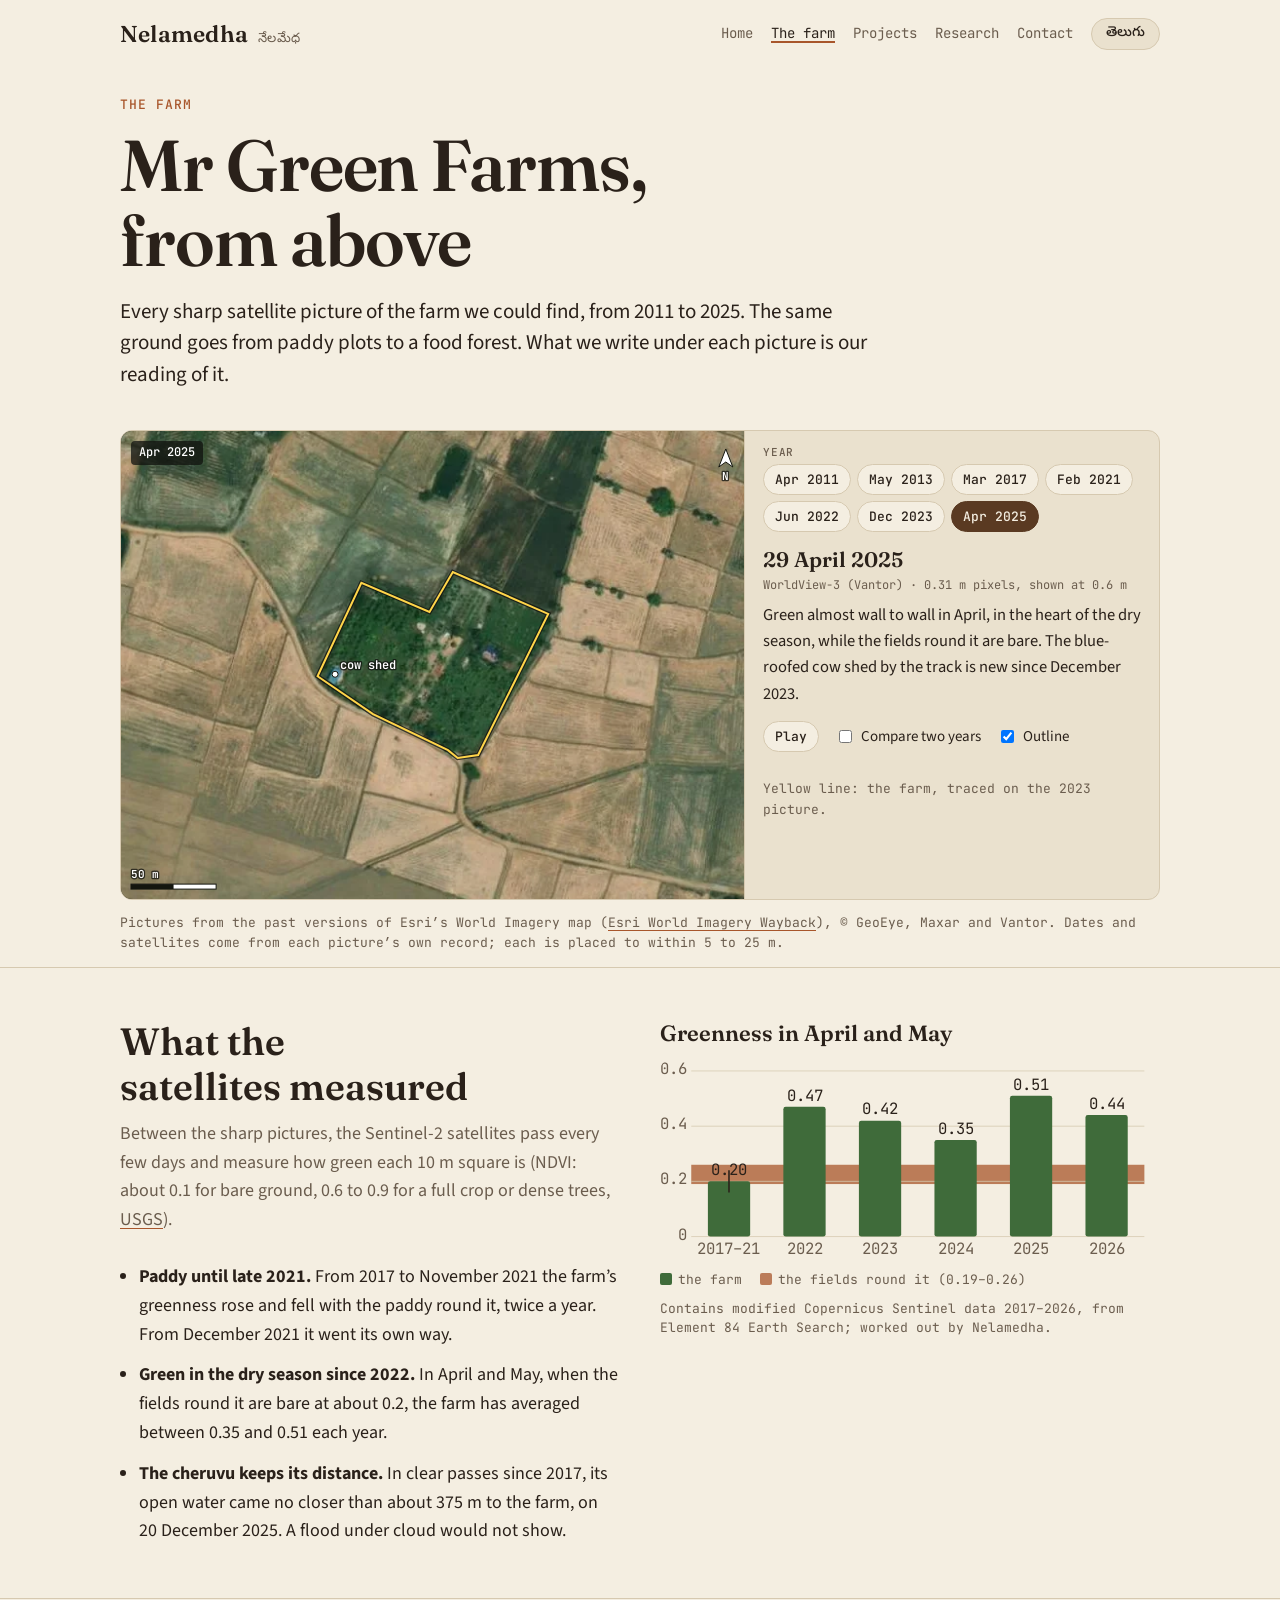
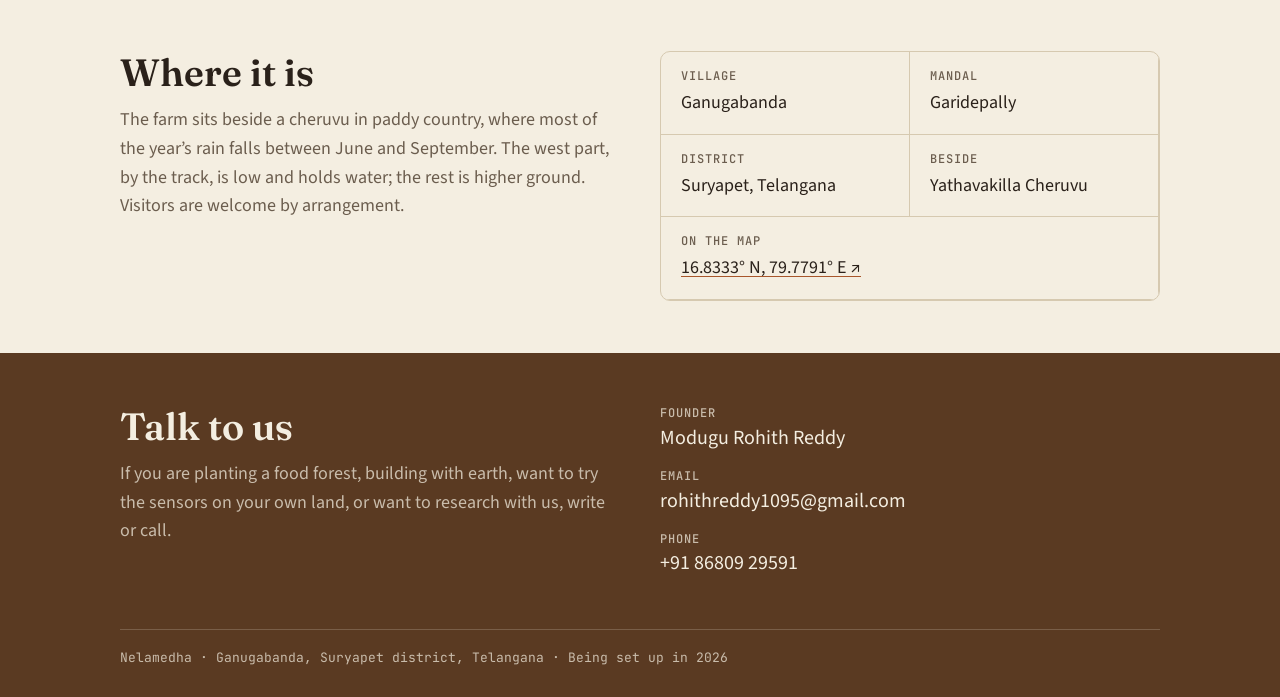
==== farm/index.html @ 4357070f "Grow the site to four pages in English and Telugu Home, the farm's story with the seven satellite pi" ====
<!doctype html>
<html lang="en">
<head>
<meta charset="utf-8">
<meta name="viewport" content="width=device-width,initial-scale=1,viewport-fit=cover">
<title data-en="The farm · Nelamedha" data-te="పొలం · నేలమేధ">The farm · Nelamedha</title>
<meta name="description" content="Mr Green Farms from above: every sharp satellite picture from 2011 to 2025, from paddy plots to a food forest.">
<meta property="og:title" content="The farm · Nelamedha">
<meta property="og:description" content="Mr Green Farms from above: every sharp satellite picture from 2011 to 2025, from paddy plots to a food forest.">
<meta property="og:type" content="website">
<meta property="og:url" content="https://nelamedha.in/farm/">
<link rel="canonical" href="https://nelamedha.in/farm/">
<link rel="icon" href="data:image/svg+xml,%3Csvg xmlns='http://www.w3.org/2000/svg' viewBox='0 0 64 64'%3E%3Crect width='64' height='64' rx='14' fill='%235A3A22'/%3E%3Cpath d='M32 50V26M32 34c-9 0-13-6-13-13 9 0 13 6 13 13zm0-5c8 0 12-5 12-12-8 0-12 5-12 12z' fill='none' stroke='%23E9DFC8' stroke-width='4' stroke-linecap='round' stroke-linejoin='round'/%3E%3C/svg%3E">
<link rel="preconnect" href="https://fonts.googleapis.com"><link rel="preconnect" href="https://fonts.gstatic.com" crossorigin><link rel="stylesheet" href="https://fonts.googleapis.com/css2?family=Fraunces:opsz,wght@9..144,400;9..144,600&family=Source+Sans+3:wght@400;600&family=JetBrains+Mono:wght@400;500&family=Noto+Sans+Telugu:wght@400;600&family=Noto+Serif+Telugu:wght@600&display=swap">
<link rel="stylesheet" href="../assets/site.css">
</head>
<body>
<a class="skip" href="#main"><span class="en">Skip to content</span><span class="te" lang="te">విషయానికి వెళ్ళండి</span></a>
<div class="wrap">
  <header class="top">
    <a class="mark" href=".././">Nelamedha <small lang="te">నేలమేధ</small></a>
    <nav class="nav" aria-label="Main"><a href=".././"><span class="en">Home</span><span class="te" lang="te">మొదటి పేజీ</span></a><a href="../farm/" aria-current=page><span class="en">The farm</span><span class="te" lang="te">పొలం</span></a><a href="../projects/"><span class="en">Projects</span><span class="te" lang="te">పనులు</span></a><a href="../research/"><span class="en">Research</span><span class="te" lang="te">పరిశోధన</span></a><a href="#contact"><span class="en">Contact</span><span class="te" lang="te">సంప్రదించండి</span></a><button class="lang" type="button" aria-label="తెలుగులో చదవండి"><span class="en">తెలుగు</span><span class="te" lang="te">English</span></button></nav>
  </header>
</div>
<main id="main">
<div class="wrap">
  <div class="page-head">
    <p class="en kicker">The farm</p><p class="te kicker" lang="te">పొలం</p>
    <h1 class="en">Mr Green Farms, from above</h1><h1 class="te" lang="te">మిస్టర్ గ్రీన్ ఫార్మ్స్, పైనుంచి</h1>
    <p class="en lede">Every sharp satellite picture of the farm we could find, from 2011 to 2025. The same ground goes from paddy plots to a food forest. What we write under each picture is our reading of it.</p><p class="te lede" lang="te">2011 నుంచి 2025 వరకు మాకు దొరికిన పొలం స్పష్టమైన ఉపగ్రహ చిత్రాలన్నీ ఇక్కడ ఉన్నాయి. అదే నేల వరి మడుల నుంచి ఆహార అడవిగా మారింది. ప్రతి చిత్రం కింద రాసింది మేము దాన్ని చదివిన తీరు.</p>
  </div>
  <div class="sat" id="sat">
    <script type="application/json">{"base": "../assets/img/sat/", "w": 640, "h": 480, "mpp": 0.5716, "farm": [[202, 252], [247, 156], [317, 186], [341, 145], [439, 188], [367, 333], [346, 336], [336, 328], [259, 291]], "marks": [{"x": 220, "y": 250, "en": "cow shed", "te": "పశువుల పాక"}], "pics": [{"d": "2011-04-01", "f": "2011-04-01.webp", "meta": {"en": "IKONOS (GeoEye) · 1 m pixels, shown at 1.1 m", "te": "IKONOS (GeoEye) · 1 మీ. పిక్సెల్స్, 1.1 మీ.గా చూపబడింది"}, "note": {"en": "Paddy, just after the rabi harvest: the plots are pale stubble in the April sun. A row of trees already lines the track.", "te": "రబీ కోతలు అయిన వెంటనే వరి మడులు: ఏప్రిల్ ఎండలో మోళ్లు తెల్లగా కనిపిస్తున్నాయి. దారి వెంబడి చెట్ల వరుస అప్పటికే ఉంది."}}, {"d": "2013-05-16", "f": "2013-05-16.webp", "meta": {"en": "WorldView-2 (Maxar) · 0.5 m pixels, shown at 0.6 m", "te": "WorldView-2 (Maxar) · 0.5 మీ. పిక్సెల్స్, 0.6 మీ.గా చూపబడింది"}, "note": {"en": "The same plots in May, darker than the bare fields round them: still damp, or carrying a summer crop. The banks between the plots run where the farm’s edges are today.", "te": "మే నెలలో అవే మడులు, చుట్టూ ఉన్న ఖాళీ పొలాల కంటే ముదురుగా: ఇంకా తడిగా ఉన్నాయి, లేదా వేసవి పంట ఉంది. మడుల మధ్య గట్లు ఈరోజు పొలం హద్దులు ఉన్న చోటే ఉన్నాయి."}}, {"d": "2017-03-10", "f": "2017-03-10.webp", "meta": {"en": "WorldView-2 (Maxar) · 0.5 m pixels, shown at 1.1 m", "te": "WorldView-2 (Maxar) · 0.5 మీ. పిక్సెల్స్, 1.1 మీ.గా చూపబడింది"}, "note": {"en": "Rabi paddy, green from edge to edge. The land is still paddy, like everything round it.", "te": "రబీ వరి, ఈ చివర నుంచి ఆ చివర వరకు పచ్చగా. చుట్టూ ఉన్నట్లే ఈ నేల కూడా ఇంకా వరి పొలమే."}}, {"d": "2021-02-06", "f": "2021-02-06.webp", "meta": {"en": "WorldView-2 (Maxar) · 0.5 m pixels, shown at 0.6 m", "te": "WorldView-2 (Maxar) · 0.5 మీ. పిక్సెల్స్, 0.6 మీ.గా చూపబడింది"}, "note": {"en": "Still paddy in February 2021, the last sharp picture before the change. Sentinel-2 dates the change to after the harvest of late 2021.", "te": "2021 ఫిబ్రవరిలోనూ వరి పొలమే. మార్పుకు ముందు చివరి స్పష్టమైన చిత్రం ఇది. 2021 చివర్లో కోతల తర్వాత మార్పు మొదలైందని సెంటినెల్-2 చూపిస్తుంది."}}, {"d": "2022-06-07", "f": "2022-06-07.webp", "meta": {"en": "WorldView-2 (Maxar) · 0.5 m pixels, shown at 0.6 m", "te": "WorldView-2 (Maxar) · 0.5 మీ. పిక్సెల్స్, 0.6 మీ.గా చూపబడింది"}, "note": {"en": "The change has happened: the west part is a dark green block with rows of young plants, and east of a path across the middle, saplings stand in rows on bare ground.", "te": "మార్పు జరిగిపోయింది: పడమటి భాగం లేత మొక్కల వరుసలతో ముదురు పచ్చగా ఉంది; మధ్యలో ఉన్న దారికి తూర్పున, ఖాళీ నేలపై మొక్కలు వరుసలుగా నిలిచాయి."}}, {"d": "2023-12-22", "f": "2023-12-22.webp", "meta": {"en": "WorldView-2 (Maxar) · 0.5 m pixels, shown at 0.6 m", "te": "WorldView-2 (Maxar) · 0.5 మీ. పిక్సెల్స్, 0.6 మీ.గా చూపబడింది"}, "note": {"en": "An orchard in rows over the whole farm. Most of the west part is bare red-brown earth, freshly worked, and a building stands with a red roof.", "te": "పొలమంతా వరుసల్లో తోట. పడమటి భాగంలో ఎక్కువ భాగం కొత్తగా దున్నిన ఎర్రటి నేల; ఎర్ర పైకప్పుతో ఒక కట్టడం నిలిచింది."}}, {"d": "2025-04-29", "f": "2025-04-29.webp", "meta": {"en": "WorldView-3 (Vantor) · 0.31 m pixels, shown at 0.6 m", "te": "WorldView-3 (Vantor) · 0.31 మీ. పిక్సెల్స్, 0.6 మీ.గా చూపబడింది"}, "note": {"en": "Green almost wall to wall in April, in the heart of the dry season, while the fields round it are bare. The blue-roofed cow shed by the track is new since December 2023.", "te": "వేసవి మధ్యలో ఏప్రిల్‌లోనూ దాదాపు పొలమంతా పచ్చగా ఉంది, చుట్టూ పొలాలు ఖాళీగా ఉన్నా. దారి పక్కన నీలి పైకప్పు పశువుల పాక 2023 డిసెంబరు తర్వాత వచ్చింది."}}]}</script>
    <div class="sat-view">
      <img class="sat-a" alt="" width="640" height="480"><img class="sat-b" alt="" hidden width="640" height="480"><img class="sat-fade" alt="" aria-hidden="true" width="640" height="480">
      <svg viewBox="0 0 640 480" preserveAspectRatio="none" aria-hidden="true"></svg>
      <div class="sat-split" hidden><button class="sat-knob" type="button" aria-label="Move the line between the two years (arrow keys)">⇆</button></div>
      <div class="stamp"></div><div class="stamp r" hidden></div>
    </div>
    <div class="sat-side">
      <div class="rowL"><p class="row-l"></p><div class="chips"></div></div>
      <div class="rowR" hidden><p class="row-l"><span class="en">Right</span><span class="te" lang="te">కుడి</span></p><div class="chips"></div></div>
      <div class="note" aria-live="polite"></div>
      <div class="tools"><button class="chip play" type="button" aria-pressed="false"><span class="en">Play</span><span class="te" lang="te">ఆడించు</span></button>
        <label><input type="checkbox" id="sat-cmp"> <span class="en">Compare two years</span><span class="te" lang="te">రెండు సంవత్సరాలు పోల్చండి</span></label>
        <label><input type="checkbox" id="sat-marks" checked> <span class="en">Outline</span><span class="te" lang="te">హద్దు</span></label></div>
      <p class="en fine">Yellow line: the farm, traced on the 2023 picture.</p><p class="te fine" lang="te">పసుపు గీత: 2023 చిత్రంపై గీసిన పొలం హద్దు.</p>
    </div>
  </div>
  <p class="en fine">Pictures from the past versions of Esri’s World Imagery map (<a href="https://livingatlas.arcgis.com/wayback/">Esri World Imagery Wayback</a>), © GeoEye, Maxar and Vantor. Dates and satellites come from each picture’s own record; each is placed to within 5 to 25 m.</p><p class="te fine" lang="te">ఎస్రీ వరల్డ్ ఇమేజరీ మ్యాప్ పాత వెర్షన్ల నుంచి చిత్రాలు (<a href="https://livingatlas.arcgis.com/wayback/">Esri World Imagery Wayback</a>), © GeoEye, Maxar, Vantor. తేదీలు, ఉపగ్రహాలు ప్రతి చిత్రం రికార్డు నుంచి; ప్రతి చిత్రం 5 నుంచి 25 మీటర్ల లోపు ఖచ్చితత్వంతో ఉంటుంది.</p>
</div>
<section><div class="wrap two">
  <div>
    <h2 class="en">What the satellites measured</h2><h2 class="te" lang="te">ఉపగ్రహాలు కొలిచింది</h2>
    <p class="en sub">Between the sharp pictures, the Sentinel-2 satellites pass every few days and measure how green each 10 m square is (NDVI: about 0.1 for bare ground, 0.6 to 0.9 for a full crop or dense trees, <a href="https://usgs.gov/land-resources/eros/phenology/science/ndvi-foundation-remote-sensing-phenology">USGS</a>).</p><p class="te sub" lang="te">స్పష్టమైన చిత్రాల మధ్య కాలంలో సెంటినెల్-2 ఉపగ్రహాలు కొన్ని రోజులకోసారి వెళ్తూ, ప్రతి 10 మీటర్ల చతురస్రం ఎంత పచ్చగా ఉందో కొలుస్తాయి (NDVI: ఖాళీ నేలకు సుమారు 0.1, నిండు పంట లేదా దట్టమైన చెట్లకు 0.6 నుంచి 0.9, <a href="https://usgs.gov/land-resources/eros/phenology/science/ndvi-foundation-remote-sensing-phenology">USGS</a>).</p>
    <ul style="display:grid;gap:12px;padding-left:1.2rem;margin:0">
      <li class="en"><b>Paddy until late 2021.</b> From 2017 to November 2021 the farm’s greenness rose and fell with the paddy round it, twice a year. From December 2021 it went its own way.</li><li class="te" lang="te"><b>2021 చివరి వరకు వరి.</b> 2017 నుంచి 2021 నవంబరు వరకు పొలం పచ్చదనం చుట్టూ ఉన్న వరితో పాటే ఏడాదికి రెండుసార్లు పెరిగి తగ్గింది. 2021 డిసెంబరు నుంచి అది తన దారిన తాను వెళ్ళింది.</li>
      <li class="en"><b>Green in the dry season since 2022.</b> In April and May, when the fields round it are bare at about 0.2, the farm has averaged between 0.35 and 0.51 each year.</li><li class="te" lang="te"><b>2022 నుంచి వేసవిలోనూ పచ్చగా.</b> ఏప్రిల్, మే నెలల్లో చుట్టూ పొలాలు సుమారు 0.2 వద్ద ఖాళీగా ఉన్నప్పుడు, పొలం ప్రతి ఏడాది సగటున 0.35 నుంచి 0.51 మధ్య ఉంది.</li>
      <li class="en"><b>The cheruvu keeps its distance.</b> In clear passes since 2017, its open water came no closer than about 375 m to the farm, on 20 December 2025. A flood under cloud would not show.</li><li class="te" lang="te"><b>చెరువు దూరంగానే ఉంది.</b> 2017 నుంచి మబ్బులు లేని చిత్రాల్లో, చెరువు నీరు పొలానికి సుమారు 375 మీటర్ల కంటే దగ్గరగా రాలేదు (20 డిసెంబరు 2025న). మబ్బుల కింద వచ్చిన వరద కనిపించదు.</li>
    </ul>
  </div>
  <figure class="fig chart">
    <h3 class="en">Greenness in April and May</h3><h3 class="te" lang="te">ఏప్రిల్, మే నెలల్లో పచ్చదనం</h3>
    <div style="margin-top:12px"><svg viewBox="0 0 640 260" role="img" aria-label="Average greenness in April and May. 2017 to 2021: about 0.2, the same as the fields round it. Then 0.47, 0.42, 0.35, 0.51 and 0.44 from 2022 to 2026, while the fields stay near 0.2."><rect x="40" y="134.1" width="580" height="24.7" class="bar-field"/><line class="axis" x1="40" x2="620" y1="226.0" y2="226.0"/><text x="34" y="230.0" text-anchor="end">0</text><line class="axis" x1="40" x2="620" y1="155.3" y2="155.3"/><text x="34" y="159.3" text-anchor="end">0.2</text><line class="axis" x1="40" x2="620" y1="84.7" y2="84.7"/><text x="34" y="88.7" text-anchor="end">0.4</text><line class="axis" x1="40" x2="620" y1="14.0" y2="14.0"/><text x="34" y="18.0" text-anchor="end">0.6</text><rect x="61.3" y="155.3" width="54.1" height="70.7" rx="3" class="bar-farm"/><line x1="88.3" x2="88.3" y1="141.2" y2="169.5" style="stroke:var(--ink);stroke-width:2"/><text x="88.3" y="147.3" text-anchor="middle" style="fill:var(--ink)">0.20</text><text x="88.3" y="248" text-anchor="middle">2017–21</text><rect x="157.9" y="59.9" width="54.1" height="166.1" rx="3" class="bar-farm"/><text x="185.0" y="51.9" text-anchor="middle" style="fill:var(--ink)">0.47</text><text x="185.0" y="248" text-anchor="middle">2022</text><rect x="254.6" y="77.6" width="54.1" height="148.4" rx="3" class="bar-farm"/><text x="281.7" y="69.6" text-anchor="middle" style="fill:var(--ink)">0.42</text><text x="281.7" y="248" text-anchor="middle">2023</text><rect x="351.3" y="102.3" width="54.1" height="123.7" rx="3" class="bar-farm"/><text x="378.3" y="94.3" text-anchor="middle" style="fill:var(--ink)">0.35</text><text x="378.3" y="248" text-anchor="middle">2024</text><rect x="447.9" y="45.8" width="54.1" height="180.2" rx="3" class="bar-farm"/><text x="475.0" y="37.8" text-anchor="middle" style="fill:var(--ink)">0.51</text><text x="475.0" y="248" text-anchor="middle">2025</text><rect x="544.6" y="70.5" width="54.1" height="155.5" rx="3" class="bar-farm"/><text x="571.7" y="62.5" text-anchor="middle" style="fill:var(--ink)">0.44</text><text x="571.7" y="248" text-anchor="middle">2026</text></svg></div>
    <div class="key"><span><i style="background:var(--leaf)"></i><span class="en">the farm</span><span class="te" lang="te">పొలం</span></span><span><i style="background:var(--clay);opacity:.75"></i><span class="en">the fields round it (0.19–0.26)</span><span class="te" lang="te">చుట్టూ పొలాలు (0.19–0.26)</span></span></div>
    <figcaption><span class="en">Contains modified Copernicus Sentinel data 2017–2026, from Element 84 Earth Search; worked out by Nelamedha.</span><span class="te" lang="te">మార్చిన కోపర్నికస్ సెంటినెల్ డేటా 2017–2026, Element 84 Earth Search నుంచి; లెక్కలు నేలమేధ చేసినవి.</span></figcaption>
  </figure>
</div></section>
<section><div class="wrap two">
  <div>
    <h2 class="en">Where it is</h2><h2 class="te" lang="te">ఎక్కడ ఉంది</h2>
    <p class="en sub">The farm sits beside a cheruvu in paddy country, where most of the year’s rain falls between June and September. The west part, by the track, is low and holds water; the rest is higher ground. Visitors are welcome by arrangement.</p><p class="te sub" lang="te">పొలం వరి పండే ప్రాంతంలో ఒక చెరువు పక్కన ఉంది; ఇక్కడ ఏడాది వర్షంలో ఎక్కువ భాగం జూన్ నుంచి సెప్టెంబరు మధ్య పడుతుంది. దారి పక్కన ఉన్న పడమటి భాగం పల్లంగా ఉండి నీరు నిలుస్తుంది; మిగతాది ఎత్తైన నేల. ముందుగా చెప్పి రావాలనుకునేవారికి స్వాగతం.</p>
  </div>
  <dl class="facts">
    <div><dt><span class="en">Village</span><span class="te" lang="te">గ్రామం</span></dt><dd><span class="en">Ganugabanda</span><span class="te" lang="te">గానుగబండ</span></dd></div>
    <div><dt><span class="en">Mandal</span><span class="te" lang="te">మండలం</span></dt><dd><span class="en">Garidepally</span><span class="te" lang="te">గరిడేపల్లి</span></dd></div>
    <div><dt><span class="en">District</span><span class="te" lang="te">జిల్లా</span></dt><dd><span class="en">Suryapet, Telangana</span><span class="te" lang="te">సూర్యాపేట, తెలంగాణ</span></dd></div>
    <div><dt><span class="en">Beside</span><span class="te" lang="te">పక్కన</span></dt><dd><span class="en">Yathavakilla Cheruvu</span><span class="te" lang="te">యతవకిళ్ల చెరువు</span></dd></div>
    <div style="grid-column:1/-1"><dt><span class="en">On the map</span><span class="te" lang="te">మ్యాప్‌లో</span></dt><dd><a href="https://www.openstreetmap.org/?mlat=16.83333&amp;mlon=79.77910#map=16/16.83333/79.77910">16.8333° N, 79.7791° E ↗</a></dd></div>
  </dl>
</div></section>
</main>
<section class="contact" id="contact"><div class="wrap two">
  <div>
    <h2 class="en">Talk to us</h2><h2 class="te" lang="te">మాతో మాట్లాడండి</h2>
    <p class="en sub">If you are planting a food forest, building with earth, want to try the sensors on your own land, or want to research with us, write or call.</p><p class="te sub" lang="te">మీరు ఆహార అడవి నాటుతున్నా, మట్టితో ఇల్లు కడుతున్నా, మీ నేలపై సెన్సర్లు ప్రయత్నించాలనుకున్నా, లేదా మాతో కలిసి పరిశోధన చేయాలనుకున్నా, రాయండి లేదా ఫోన్ చేయండి.</p>
  </div>
  <dl>
    <div><dt><span class="en">Founder</span><span class="te" lang="te">వ్యవస్థాపకుడు</span></dt><dd class="plain"><span class="en">Modugu Rohith Reddy</span><span class="te" lang="te">మోదుగు రోహిత్ రెడ్డి</span></dd></div>
    <div><dt><span class="en">Email</span><span class="te" lang="te">ఈమెయిల్</span></dt><dd>rohithreddy1095@gmail.com</dd></div>
    <div><dt><span class="en">Phone</span><span class="te" lang="te">ఫోన్</span></dt><dd>+91 86809 29591</dd></div>
  </dl>
</div></section>
<footer><div class="wrap"><p><span class="en">Nelamedha · Ganugabanda, Suryapet district, Telangana · Being set up in 2026</span><span class="te" lang="te">నేలమేధ · గానుగబండ, సూర్యాపేట జిల్లా, తెలంగాణ · 2026లో ఏర్పాటవుతోంది</span></p></div></footer>
<script src="../assets/site.js"></script>
<script>nmSat("sat")</script>
</body>
</html>
---- assets/site.css ----
/* Nelamedha — shared styles */
:root{
  --paper:#F4EEE1;--paper-2:#EAE1CE;--ink:#2A211A;--muted:#6B5D4E;--line:#D6C9B0;
  --soil:#5A3A22;--clay:#A8562B;--leaf:#3F6B3A;--sky:#2F5D7C;--on-soil:#F4EEE1;--on-soil-dim:rgba(244,238,225,.72);
  --ov-text:#FFFFFF;--ov-halo:rgba(16,18,14,.75);--ov-line:#FFD54A;--ov-ground:#262A21;
  --ok:#3F6B3A;--wip:#A8562B;--idea:#2F5D7C;
  --f-d:"Fraunces",Georgia,"Times New Roman",serif;--f-b:"Source Sans 3",system-ui,-apple-system,"Segoe UI",sans-serif;--f-m:"JetBrains Mono",ui-monospace,Menlo,Consolas,monospace;
  --f-te-d:"Noto Serif Telugu","Fraunces",serif;--f-te-b:"Noto Sans Telugu","Source Sans 3",sans-serif;
  color-scheme:light;
}
@media (prefers-color-scheme:dark){:root{
  --paper:#1B1612;--paper-2:#252019;--ink:#EDE4D2;--muted:#A99B86;--line:#3A3127;
  --soil:#3A271A;--clay:#D98654;--leaf:#8FBF7F;--sky:#8DB8D6;--on-soil:#EDE4D2;--on-soil-dim:rgba(237,228,210,.72);
  --ok:#8FBF7F;--wip:#D98654;--idea:#8DB8D6;color-scheme:dark}}
*{box-sizing:border-box}
[hidden]{display:none!important}
html{scroll-behavior:smooth}
body{margin:0;background:var(--paper);color:var(--ink);font:400 18px/1.6 var(--f-b);-webkit-font-smoothing:antialiased}
/* two languages in one page: English by default, Telugu when html has class te */
.te{display:none!important}
html.lang-te .en{display:none!important}
html.lang-te .te{display:revert!important}
html.lang-te span.te,html.lang-te a.te,html.lang-te b.te{display:inline!important}
html.lang-te body{font-family:var(--f-te-b);line-height:1.75}
html.lang-te h1,html.lang-te h2,html.lang-te h3,html.lang-te .mark-te{font-family:var(--f-te-d);letter-spacing:0}
a{color:inherit;text-decoration-color:var(--clay);text-underline-offset:3px}
a:hover{color:var(--clay)}
a:focus-visible,button:focus-visible,summary:focus-visible{outline:2px solid var(--clay);outline-offset:3px;border-radius:3px}
.wrap{max-width:1080px;margin:0 auto;padding-left:max(20px,env(safe-area-inset-left,0px));padding-right:max(20px,env(safe-area-inset-right,0px))}
.skip{position:absolute;left:-9999px}.skip:focus{left:12px;top:12px;background:var(--paper);padding:8px 12px;z-index:9}
/* header */
.top{padding-block:18px;display:flex;flex-wrap:wrap;gap:10px 26px;align-items:center;justify-content:space-between}
.mark{font:600 23px/1 var(--f-d);letter-spacing:.01em;text-decoration:none;display:flex;align-items:baseline;gap:10px}
.mark small{font:400 13px/1 var(--f-te-b);color:var(--muted)}
.nav{display:flex;flex-wrap:wrap;gap:6px 18px;align-items:center;font:400 14px/1.4 var(--f-m)}
html.lang-te .nav{font-family:var(--f-te-b);font-size:15px}
.nav a{text-decoration:none;color:var(--muted);padding-block:6px}
.nav a:hover,.nav a[aria-current=page]{color:var(--ink)}
.nav a[aria-current=page]{text-decoration:underline;text-decoration-color:var(--clay);text-decoration-thickness:2px}
.lang{font:500 14px/1 var(--f-te-b);border:1px solid var(--line);background:var(--paper-2);color:var(--ink);border-radius:999px;padding:8px 14px;cursor:pointer}
.lang:hover{border-color:var(--clay)}
/* type */
.kicker{font:500 13px/1.4 var(--f-m);letter-spacing:.08em;text-transform:uppercase;color:var(--clay);margin:0 0 14px}
html.lang-te .kicker{font-family:var(--f-te-b);letter-spacing:.02em;text-transform:none;font-size:15px}
h1{font:600 clamp(38px,6.6vw,72px)/1.04 var(--f-d);margin:0 0 18px;letter-spacing:-.015em;text-wrap:balance}
html.lang-te h1{font-size:clamp(32px,5.4vw,58px);line-height:1.3}
h2{font:600 clamp(27px,3.8vw,38px)/1.18 var(--f-d);margin:0 0 10px;text-wrap:balance}
html.lang-te h2{line-height:1.4}
h3{font:600 22px/1.25 var(--f-d);margin:0}
.lede{font-size:21px;line-height:1.5;max-width:36em;margin:0}
html.lang-te .lede{font-size:19px;line-height:1.75}
.sub{color:var(--muted);max-width:42em;margin:0 0 28px}
.gloss{font:400 17px/1.5 var(--f-m);color:var(--muted);margin:0 0 22px}
.gloss b{color:var(--ink);font-weight:500}
.fine{font:400 13px/1.6 var(--f-m);color:var(--muted)}
html.lang-te .fine{font-family:var(--f-te-b);font-size:14px}
/* layout */
.hero{display:grid;grid-template-columns:minmax(0,1.1fr) minmax(0,.9fr);gap:40px;align-items:center;padding-block:32px 56px}
.page-head{padding-block:28px 40px;max-width:46em}
section{padding-block:52px;border-top:1px solid var(--line)}
.two{display:grid;grid-template-columns:minmax(0,1fr) minmax(0,1fr);gap:40px;align-items:start}
.three{display:grid;grid-template-columns:repeat(3,minmax(0,1fr));gap:22px}
.card{background:var(--paper-2);border:1px solid var(--line);border-radius:10px;padding:22px;display:flex;flex-direction:column;gap:10px;min-width:0}
.card .n{font:500 13px/1 var(--f-m);color:var(--clay);letter-spacing:.08em}
.card p{margin:0;font-size:17px}
.card .more{margin-top:auto;padding-top:8px;font:400 14px/1.5 var(--f-m)}
html.lang-te .card .more{font-family:var(--f-te-b)}
.fig{margin:0}
.fig svg,.fig img{display:block;width:100%;height:auto;border-radius:10px}
.fig figcaption{font:400 13px/1.5 var(--f-m);color:var(--muted);margin-top:10px}
html.lang-te .fig figcaption{font-family:var(--f-te-b);font-size:14px}
.btn{display:inline-block;font:500 15px/1 var(--f-m);text-decoration:none;background:var(--soil);color:var(--on-soil);padding:13px 18px;border-radius:8px}
html.lang-te .btn{font-family:var(--f-te-b)}
.btn:hover{color:var(--on-soil);background:var(--clay)}
.facts{display:grid;grid-template-columns:repeat(2,minmax(0,1fr));border:1px solid var(--line);border-radius:10px;overflow:hidden;margin:0}
.facts div{padding:16px 20px;border-bottom:1px solid var(--line);border-right:1px solid var(--line);min-width:0}
.facts dt{font:500 12px/1.4 var(--f-m);letter-spacing:.08em;text-transform:uppercase;color:var(--muted);margin:0 0 4px}
html.lang-te .facts dt{font-family:var(--f-te-b);letter-spacing:0;text-transform:none;font-size:13px}
.facts dd{margin:0;font-size:18px}
/* status pills */
.pill{display:inline-flex;align-items:center;gap:6px;font:500 12px/1 var(--f-m);letter-spacing:.04em;padding:6px 10px;border-radius:999px;border:1px solid currentColor;width:max-content;max-width:100%}
html.lang-te .pill{font-family:var(--f-te-b);font-size:13px}
.pill::before{content:"";width:7px;height:7px;border-radius:50%;background:currentColor}
.pill.ok{color:var(--ok)}.pill.wip{color:var(--wip)}.pill.idea{color:var(--idea)}
/* satellite viewer */
.sat{display:grid;grid-template-columns:minmax(0,1.5fr) minmax(0,1fr);border:1px solid var(--line);border-radius:12px;overflow:hidden;background:var(--paper-2)}
.sat-view{position:relative;aspect-ratio:4/3;max-width:100%;overflow:hidden;background:var(--ov-ground);touch-action:pan-y;user-select:none;-webkit-user-select:none}
.sat-view img{position:absolute;inset:0;width:100%;height:100%;display:block}
.sat-view svg{position:absolute;inset:0;width:100%;height:100%;pointer-events:none}
.sat-fade{opacity:0;transition:opacity .5s ease}
.sat-split{position:absolute;top:0;bottom:0;left:50%;width:0;border-left:2px solid var(--ov-text);box-shadow:0 0 0 1px var(--ov-halo);pointer-events:none}
.sat-knob{position:absolute;top:50%;left:-1px;transform:translate(-50%,-50%);width:40px;height:40px;border-radius:50%;border:2px solid #14160F;background:var(--ov-text);color:#14160F;font-size:18px;line-height:1;cursor:ew-resize;pointer-events:auto;touch-action:none}
.stamp{position:absolute;top:10px;left:10px;font:500 12px/1.3 var(--f-m);padding:4px 8px;border-radius:4px;background:var(--ov-halo);color:var(--ov-text);pointer-events:none}
.stamp.r{left:auto;right:10px}
.sat-side{display:grid;align-content:start;gap:14px;padding:16px 18px;border-left:1px solid var(--line);min-width:0}
.chips{display:flex;flex-wrap:wrap;gap:6px}
.chip{font:500 13px/1 var(--f-m);border:1px solid var(--line);background:var(--paper);color:var(--ink);border-radius:999px;padding:8px 11px;cursor:pointer}
html.lang-te .chip{font-family:var(--f-te-b)}
.chip[aria-pressed=true]{background:var(--soil);color:var(--on-soil);border-color:var(--soil)}
.row-l{font:500 11px/1 var(--f-m);letter-spacing:.08em;text-transform:uppercase;color:var(--muted);margin:0 0 6px}
html.lang-te .row-l{font-family:var(--f-te-b);text-transform:none;letter-spacing:0;font-size:13px}
.note h3{font-size:21px}
.note .meta{font:400 12px/1.5 var(--f-m);color:var(--muted);margin-top:3px}
.note p{margin:8px 0 0;font-size:16.5px}
.note.two-n{display:grid;grid-template-columns:minmax(0,1fr) minmax(0,1fr);gap:14px}
.tools{display:flex;flex-wrap:wrap;gap:8px 16px;align-items:center;font-size:15px}
.tools label{display:flex;gap:6px;align-items:center;cursor:pointer}
.ovt{fill:var(--ov-text);stroke:var(--ov-halo);stroke-width:3px;paint-order:stroke;stroke-linejoin:round;font-family:var(--f-m);font-weight:600}
/* bar chart */
.chart svg{display:block;width:100%;height:auto}
.chart text{font-family:var(--f-m);font-size:12px;fill:var(--muted)}
html.lang-te .chart text.tl{font-family:var(--f-te-b)}
.bar-farm{fill:var(--leaf)}.bar-field{fill:var(--clay);opacity:.75}
.chart .axis{stroke:var(--line)}
.key{display:flex;flex-wrap:wrap;gap:6px 18px;font:400 13px/1.4 var(--f-m);color:var(--muted);margin-top:8px}
html.lang-te .key{font-family:var(--f-te-b)}
.key i{display:inline-block;width:12px;height:12px;border-radius:2px;margin-right:6px;vertical-align:-1px}
/* progress log */
.log{list-style:none;margin:0;padding:0;border-left:2px solid var(--line);display:grid;gap:22px}
.log li{position:relative;padding-left:26px}
.log li::before{content:"";position:absolute;left:-8px;top:7px;width:14px;height:14px;border-radius:50%;background:var(--paper);border:2px solid var(--clay)}
.log time{font:500 13px/1.4 var(--f-m);color:var(--clay);display:block}
html.lang-te .log time{font-family:var(--f-te-b)}
.log h3{font-size:19px;margin:2px 0 4px}
.log p{margin:0;color:var(--muted);font-size:16.5px}
/* phases */
.phases{list-style:none;margin:0;padding:0;display:grid;grid-template-columns:repeat(4,minmax(0,1fr));gap:14px;counter-reset:ph}
.phases li{border-top:3px solid var(--line);padding-top:12px;counter-increment:ph}
.phases li.done{border-color:var(--ok)}.phases li.now{border-color:var(--wip)}
.phases li::before{content:counter(ph,decimal-leading-zero);font:500 13px/1 var(--f-m);color:var(--muted);display:block;margin-bottom:6px}
.phases h3{font-size:18px}
.phases p{margin:6px 0 0;font-size:16px;color:var(--muted)}
/* contact + footer */
.contact{background:var(--soil);color:var(--on-soil);border-top:0}
.contact h2,.contact a{color:var(--on-soil)}
.contact .sub{color:var(--on-soil-dim)}
.contact dl{display:grid;gap:16px;margin:0}
.contact dt{font:500 12px/1.4 var(--f-m);letter-spacing:.08em;text-transform:uppercase;color:var(--on-soil-dim)}
html.lang-te .contact dt{font-family:var(--f-te-b);text-transform:none;letter-spacing:0;font-size:13px}
.contact dd{margin:2px 0 0;font:400 20px/1.4 var(--f-b);overflow-wrap:anywhere;user-select:all}
.contact dd.plain{user-select:auto}
footer{background:var(--soil);color:var(--on-soil);font:400 13px/1.6 var(--f-m);padding-block:0 28px}
html.lang-te footer{font-family:var(--f-te-b)}
footer p{margin:0;color:var(--on-soil-dim);border-top:1px solid rgba(244,238,225,.2);padding-top:18px}
footer a{color:var(--on-soil)}
@media (max-width:860px){
  .hero,.two,.sat{grid-template-columns:minmax(0,1fr);gap:28px}
  .sat{gap:0}.sat-side{border-left:0;border-top:1px solid var(--line)}
  .three{grid-template-columns:minmax(0,1fr)}
  .phases{grid-template-columns:repeat(2,minmax(0,1fr))}
  .hero{padding-block:12px 40px}
  section{padding-block:40px}
  .note.two-n{grid-template-columns:minmax(0,1fr)}
}
@media (max-width:520px){
  .facts,.phases{grid-template-columns:minmax(0,1fr)}
  body{font-size:17px}.lede{font-size:19px}
  .top{gap:10px 16px}.nav{gap:2px 14px}
}
@media (prefers-reduced-motion:reduce){html{scroll-behavior:auto}.sat-fade{transition:none}}
/* Telugu never in the monospace face: it has no Telugu letters */
html.lang-te .gloss,html.lang-te .stamp,html.lang-te .note .meta,html.lang-te .contact dd,html.lang-te .ovt,html.lang-te .card .n{font-family:var(--f-te-b)}
.chart text{font-size:20px}
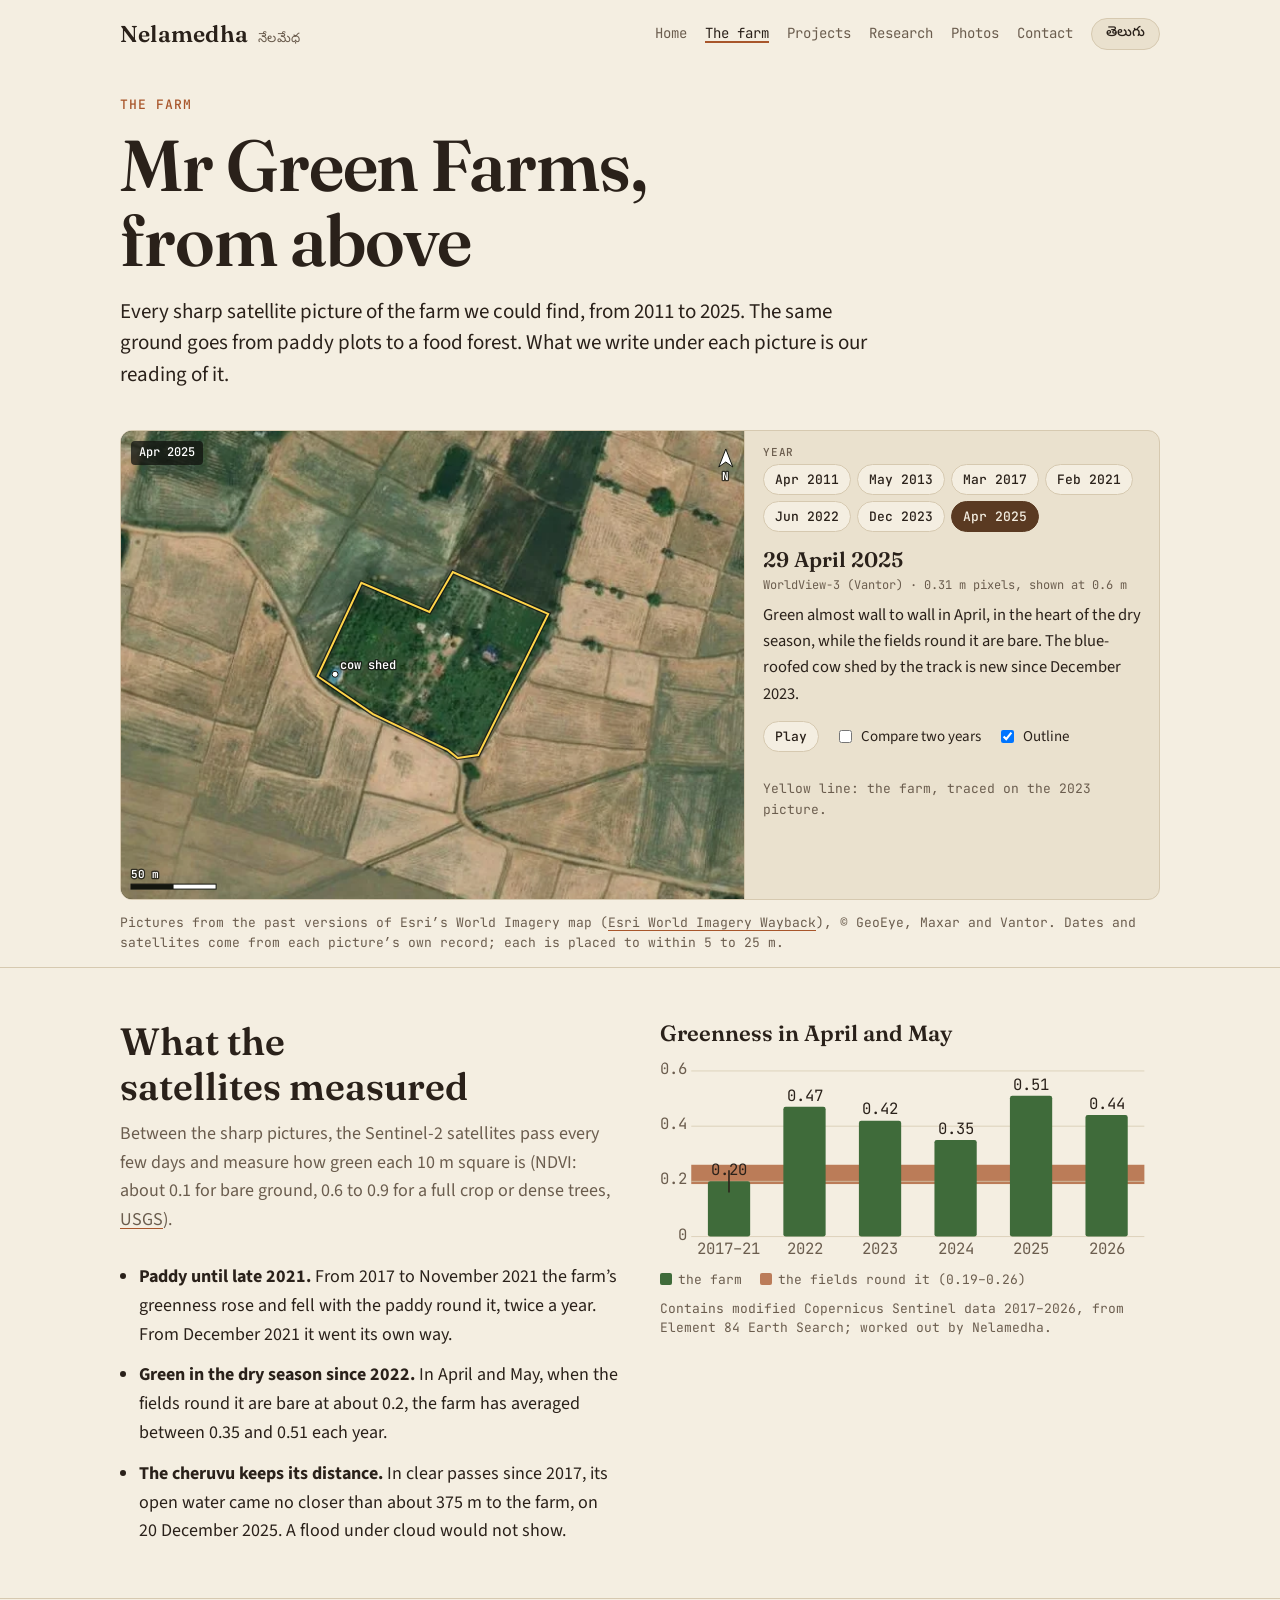
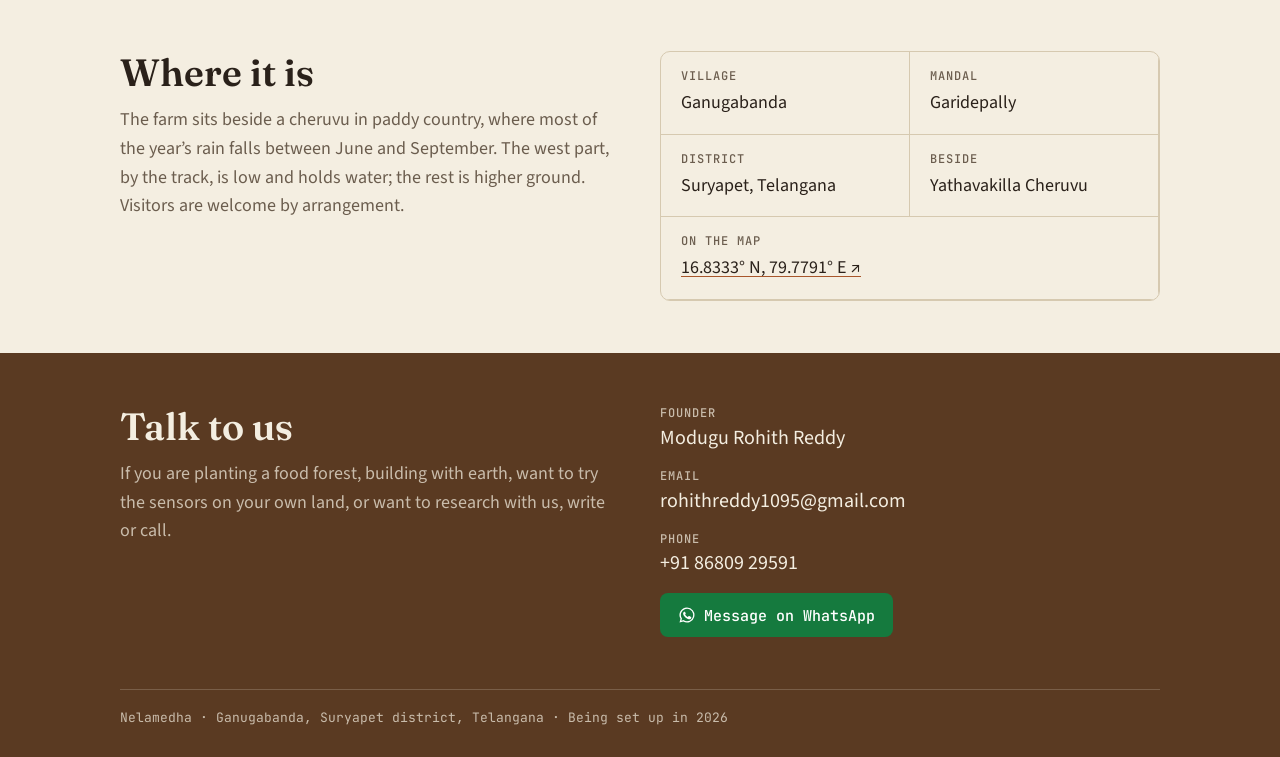
==== commit 890f800e: "Add a WhatsApp button and a photo gallery fed from photos/ Contact blocks get a WhatsApp button that" ====
--- a/farm/index.html
+++ b/farm/index.html
@@ -19,7 +19,7 @@
 <div class="wrap">
   <header class="top">
     <a class="mark" href=".././">Nelamedha <small lang="te">నేలమేధ</small></a>
-    <nav class="nav" aria-label="Main"><a href=".././"><span class="en">Home</span><span class="te" lang="te">మొదటి పేజీ</span></a><a href="../farm/" aria-current=page><span class="en">The farm</span><span class="te" lang="te">పొలం</span></a><a href="../projects/"><span class="en">Projects</span><span class="te" lang="te">పనులు</span></a><a href="../research/"><span class="en">Research</span><span class="te" lang="te">పరిశోధన</span></a><a href="#contact"><span class="en">Contact</span><span class="te" lang="te">సంప్రదించండి</span></a><button class="lang" type="button" aria-label="తెలుగులో చదవండి"><span class="en">తెలుగు</span><span class="te" lang="te">English</span></button></nav>
+    <nav class="nav" aria-label="Main"><a href=".././"><span class="en">Home</span><span class="te" lang="te">మొదటి పేజీ</span></a><a href="../farm/" aria-current=page><span class="en">The farm</span><span class="te" lang="te">పొలం</span></a><a href="../projects/"><span class="en">Projects</span><span class="te" lang="te">పనులు</span></a><a href="../research/"><span class="en">Research</span><span class="te" lang="te">పరిశోధన</span></a><a href="../gallery/"><span class="en">Photos</span><span class="te" lang="te">ఫోటోలు</span></a><a href="#contact"><span class="en">Contact</span><span class="te" lang="te">సంప్రదించండి</span></a><button class="lang" type="button" aria-label="తెలుగులో చదవండి"><span class="en">తెలుగు</span><span class="te" lang="te">English</span></button></nav>
   </header>
 </div>
 <main id="main">
@@ -89,6 +89,7 @@
     <div><dt><span class="en">Founder</span><span class="te" lang="te">వ్యవస్థాపకుడు</span></dt><dd class="plain"><span class="en">Modugu Rohith Reddy</span><span class="te" lang="te">మోదుగు రోహిత్ రెడ్డి</span></dd></div>
     <div><dt><span class="en">Email</span><span class="te" lang="te">ఈమెయిల్</span></dt><dd>rohithreddy1095@gmail.com</dd></div>
     <div><dt><span class="en">Phone</span><span class="te" lang="te">ఫోన్</span></dt><dd>+91 86809 29591</dd></div>
+    <div><a class="btn wa en" href="https://wa.me/918680929591?text=Hello%2C%20I%20found%20Nelamedha%20at%20nelamedha.in%20and%20would%20like%20to%20know%20more." target="_blank" rel="noopener"><svg aria-hidden="true" viewBox="0 0 24 24" width="18" height="18" style="vertical-align:-3px;margin-right:8px"><path fill="currentColor" d="M12 2a10 10 0 0 0-8.6 15.1L2 22l5-1.3A10 10 0 1 0 12 2zm0 18.2a8.2 8.2 0 0 1-4.2-1.2l-.3-.2-3 .8.8-2.9-.2-.3A8.2 8.2 0 1 1 12 20.2zm4.5-6.1c-.2-.1-1.5-.7-1.7-.8s-.4-.1-.6.1-.7.8-.8 1-.3.2-.5.1a6.7 6.7 0 0 1-3.3-2.9c-.3-.4.2-.4.7-1.3.1-.2 0-.3 0-.4l-.8-1.8c-.2-.5-.4-.4-.6-.4h-.5a1 1 0 0 0-.7.3 3 3 0 0 0-.9 2.2 5.2 5.2 0 0 0 1.1 2.8 11.9 11.9 0 0 0 4.6 4c1.7.7 2.4.8 3.2.7a2.8 2.8 0 0 0 1.8-1.3 2.3 2.3 0 0 0 .2-1.3c-.1-.1-.3-.2-.5-.3z"/></svg>Message on WhatsApp</a><a class="btn wa te" lang="te" href="https://wa.me/918680929591?text=%E0%B0%A8%E0%B0%AE%E0%B0%B8%E0%B1%8D%E0%B0%A4%E0%B1%87%2C%20nelamedha.in%20%E0%B0%B2%E0%B1%8B%20%E0%B0%A8%E0%B1%87%E0%B0%B2%E0%B0%AE%E0%B1%87%E0%B0%A7%20%E0%B0%97%E0%B1%81%E0%B0%B0%E0%B0%BF%E0%B0%82%E0%B0%9A%E0%B0%BF%20%E0%B0%9A%E0%B1%82%E0%B0%B6%E0%B0%BE%E0%B0%A8%E0%B1%81.%20%E0%B0%AE%E0%B0%B0%E0%B0%BF%E0%B0%A8%E0%B1%8D%E0%B0%A8%E0%B0%BF%20%E0%B0%B5%E0%B0%BF%E0%B0%B5%E0%B0%B0%E0%B0%BE%E0%B0%B2%E0%B1%81%20%E0%B0%A4%E0%B1%86%E0%B0%B2%E0%B1%81%E0%B0%B8%E0%B1%81%E0%B0%95%E0%B1%8B%E0%B0%B5%E0%B0%BE%E0%B0%B2%E0%B0%A8%E0%B1%81%E0%B0%95%E0%B1%81%E0%B0%82%E0%B0%9F%E0%B1%81%E0%B0%A8%E0%B1%8D%E0%B0%A8%E0%B0%BE%E0%B0%A8%E0%B1%81." target="_blank" rel="noopener"><svg aria-hidden="true" viewBox="0 0 24 24" width="18" height="18" style="vertical-align:-3px;margin-right:8px"><path fill="currentColor" d="M12 2a10 10 0 0 0-8.6 15.1L2 22l5-1.3A10 10 0 1 0 12 2zm0 18.2a8.2 8.2 0 0 1-4.2-1.2l-.3-.2-3 .8.8-2.9-.2-.3A8.2 8.2 0 1 1 12 20.2zm4.5-6.1c-.2-.1-1.5-.7-1.7-.8s-.4-.1-.6.1-.7.8-.8 1-.3.2-.5.1a6.7 6.7 0 0 1-3.3-2.9c-.3-.4.2-.4.7-1.3.1-.2 0-.3 0-.4l-.8-1.8c-.2-.5-.4-.4-.6-.4h-.5a1 1 0 0 0-.7.3 3 3 0 0 0-.9 2.2 5.2 5.2 0 0 0 1.1 2.8 11.9 11.9 0 0 0 4.6 4c1.7.7 2.4.8 3.2.7a2.8 2.8 0 0 0 1.8-1.3 2.3 2.3 0 0 0 .2-1.3c-.1-.1-.3-.2-.5-.3z"/></svg>వాట్సాప్‌లో మెసేజ్ చేయండి</a></div>
   </dl>
 </div></section>
 <footer><div class="wrap"><p><span class="en">Nelamedha · Ganugabanda, Suryapet district, Telangana · Being set up in 2026</span><span class="te" lang="te">నేలమేధ · గానుగబండ, సూర్యాపేట జిల్లా, తెలంగాణ · 2026లో ఏర్పాటవుతోంది</span></p></div></footer>
--- a/assets/site.css
+++ b/assets/site.css
@@ -161,3 +161,28 @@
 /* Telugu never in the monospace face: it has no Telugu letters */
 html.lang-te .gloss,html.lang-te .stamp,html.lang-te .note .meta,html.lang-te .contact dd,html.lang-te .ovt,html.lang-te .card .n{font-family:var(--f-te-b)}
 .chart text{font-size:20px}
+/* WhatsApp */
+:root{--wa:#157A3E;--on-wa:#FFFFFF}
+.btn.wa{background:var(--wa);color:var(--on-wa)}
+.btn.wa:hover{background:var(--wa);color:var(--on-wa);filter:brightness(1.12)}
+html.lang-te a.btn.te{display:inline-block!important}
+/* photos */
+.g-year{font-size:26px;margin:34px 0 14px}
+.gallery>.g-year:first-child{margin-top:0}
+.g-grid{display:grid;grid-template-columns:repeat(auto-fill,minmax(220px,1fr));gap:12px}
+.g-item{position:relative;display:block;padding:0;border:0;border-radius:8px;overflow:hidden;background:var(--paper-2);cursor:zoom-in;max-width:100%;max-height:340px;width:100%}
+.g-item img{display:block;width:100%;height:100%;object-fit:cover}
+.g-item span{position:absolute;left:0;right:0;bottom:0;padding:22px 10px 8px;font:400 13px/1.35 var(--f-b);color:var(--ov-text);text-align:left;background:linear-gradient(transparent,rgba(16,18,14,.72))}
+html.lang-te .g-item span{font-family:var(--f-te-b)}
+.g-item span:empty{display:none}
+.lightbox{border:0;padding:0;background:transparent;max-width:100vw;max-height:100vh;width:100vw;height:100vh;margin:0}
+.lightbox::backdrop{background:rgba(10,9,7,.92)}
+.lightbox figure{margin:0;height:100%;display:flex;flex-direction:column;align-items:center;justify-content:center;gap:10px;padding:56px max(16px,env(safe-area-inset-left,0px)) 24px}
+.lightbox img{max-width:100%;max-height:calc(100vh - 130px);object-fit:contain;border-radius:6px}
+.lightbox figcaption{color:#EDE4D2;font:400 15px/1.4 var(--f-b);text-align:center;max-width:60ch}
+.lightbox button{position:fixed;border:0;background:rgba(237,228,210,.14);color:#EDE4D2;width:46px;height:46px;border-radius:50%;font-size:28px;line-height:1;cursor:pointer}
+.lightbox button:hover{background:rgba(237,228,210,.28)}
+.lb-x{top:calc(12px + env(safe-area-inset-top,0px));right:max(12px,env(safe-area-inset-right,0px))}
+.lb-p{left:max(12px,env(safe-area-inset-left,0px));top:50%;transform:translateY(-50%)}
+.lb-n{right:max(12px,env(safe-area-inset-right,0px));top:50%;transform:translateY(-50%)}
+@media (max-width:520px){.g-grid{grid-template-columns:repeat(2,minmax(0,1fr));gap:8px}.lb-p,.lb-n{top:auto;bottom:16px;transform:none}}
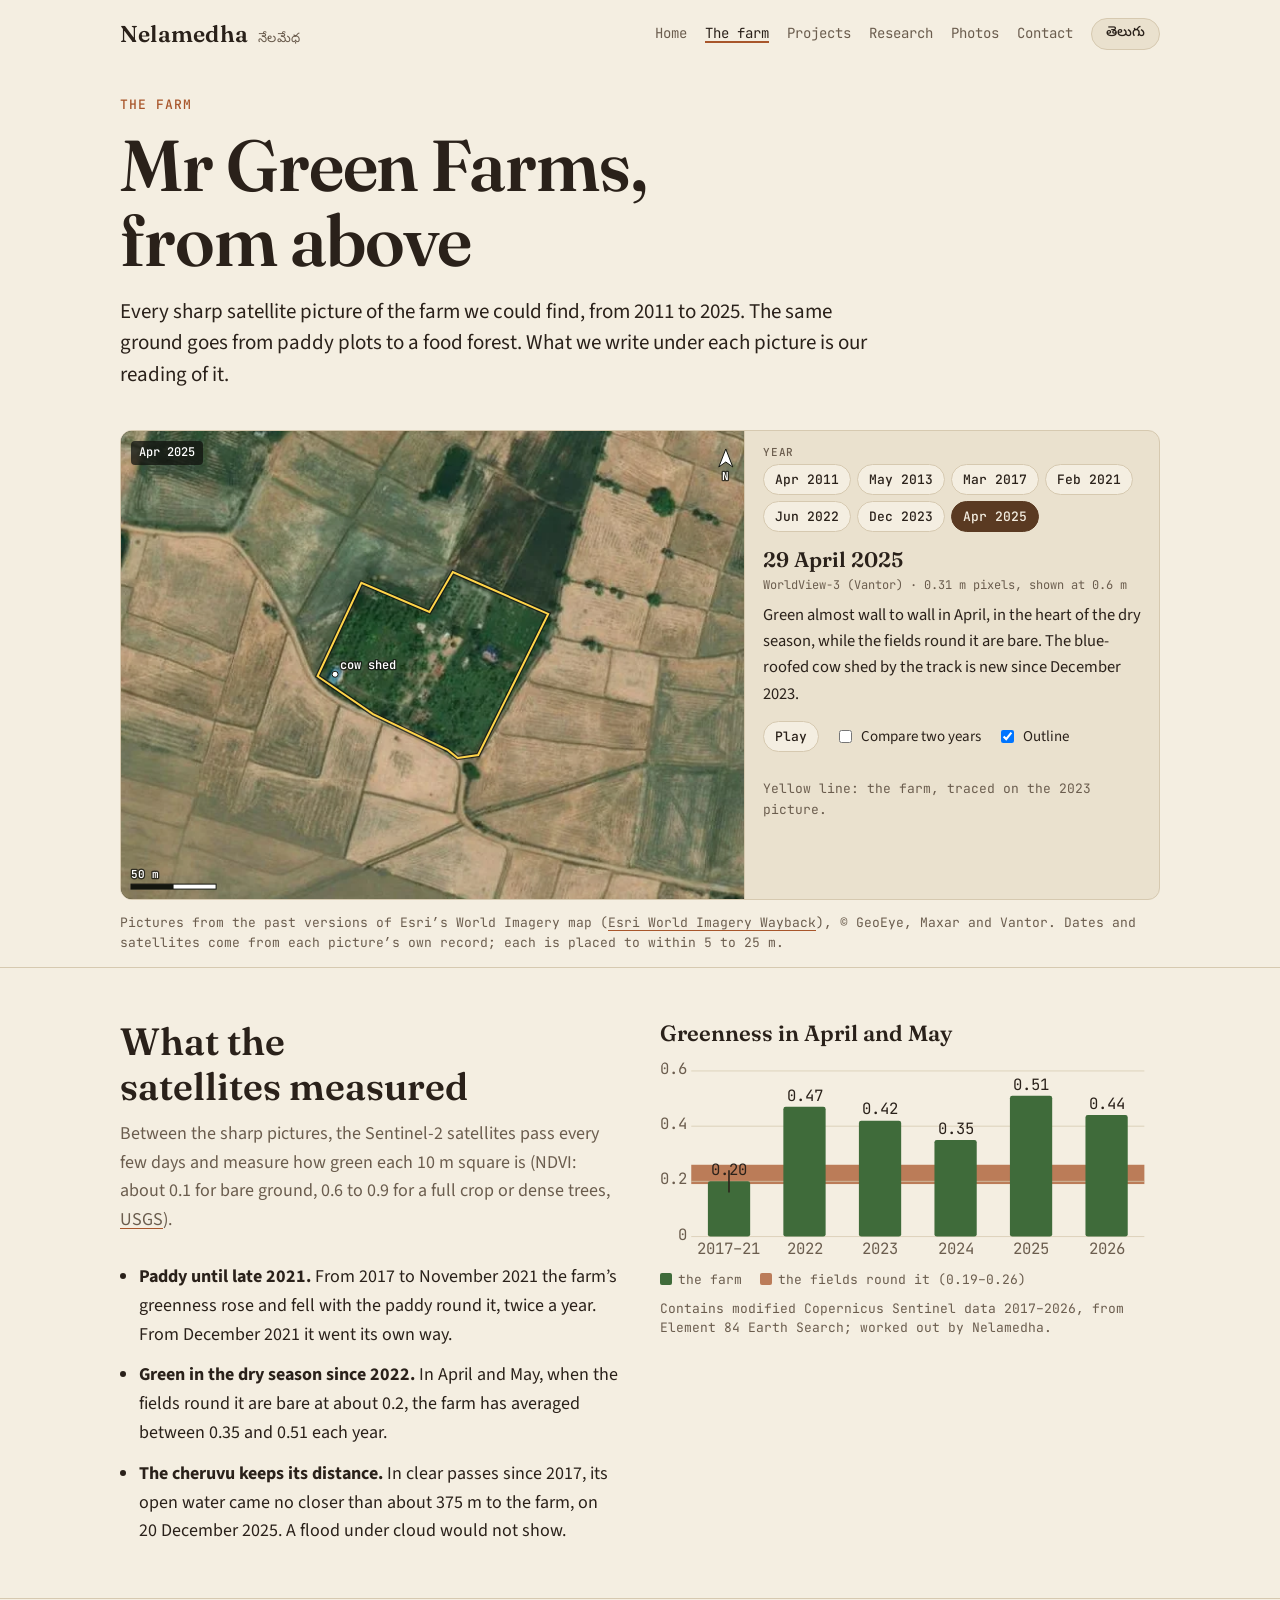
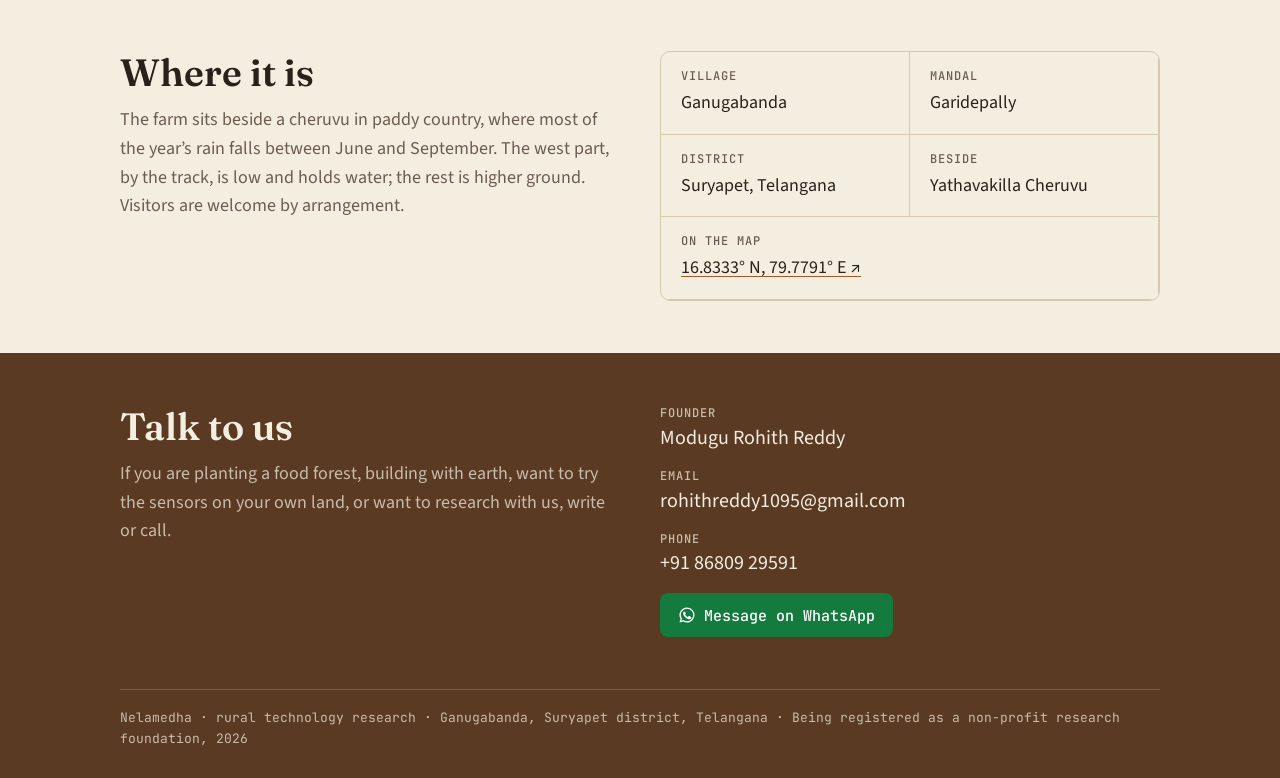
==== commit e18aed99: "Say plainly that Nelamedha researches rural technology Home kicker, lede and description, research p" ====
--- a/farm/index.html
+++ b/farm/index.html
@@ -92,7 +92,7 @@
     <div><a class="btn wa en" href="https://wa.me/918680929591?text=Hello%2C%20I%20found%20Nelamedha%20at%20nelamedha.in%20and%20would%20like%20to%20know%20more." target="_blank" rel="noopener"><svg aria-hidden="true" viewBox="0 0 24 24" width="18" height="18" style="vertical-align:-3px;margin-right:8px"><path fill="currentColor" d="M12 2a10 10 0 0 0-8.6 15.1L2 22l5-1.3A10 10 0 1 0 12 2zm0 18.2a8.2 8.2 0 0 1-4.2-1.2l-.3-.2-3 .8.8-2.9-.2-.3A8.2 8.2 0 1 1 12 20.2zm4.5-6.1c-.2-.1-1.5-.7-1.7-.8s-.4-.1-.6.1-.7.8-.8 1-.3.2-.5.1a6.7 6.7 0 0 1-3.3-2.9c-.3-.4.2-.4.7-1.3.1-.2 0-.3 0-.4l-.8-1.8c-.2-.5-.4-.4-.6-.4h-.5a1 1 0 0 0-.7.3 3 3 0 0 0-.9 2.2 5.2 5.2 0 0 0 1.1 2.8 11.9 11.9 0 0 0 4.6 4c1.7.7 2.4.8 3.2.7a2.8 2.8 0 0 0 1.8-1.3 2.3 2.3 0 0 0 .2-1.3c-.1-.1-.3-.2-.5-.3z"/></svg>Message on WhatsApp</a><a class="btn wa te" lang="te" href="https://wa.me/918680929591?text=%E0%B0%A8%E0%B0%AE%E0%B0%B8%E0%B1%8D%E0%B0%A4%E0%B1%87%2C%20nelamedha.in%20%E0%B0%B2%E0%B1%8B%20%E0%B0%A8%E0%B1%87%E0%B0%B2%E0%B0%AE%E0%B1%87%E0%B0%A7%20%E0%B0%97%E0%B1%81%E0%B0%B0%E0%B0%BF%E0%B0%82%E0%B0%9A%E0%B0%BF%20%E0%B0%9A%E0%B1%82%E0%B0%B6%E0%B0%BE%E0%B0%A8%E0%B1%81.%20%E0%B0%AE%E0%B0%B0%E0%B0%BF%E0%B0%A8%E0%B1%8D%E0%B0%A8%E0%B0%BF%20%E0%B0%B5%E0%B0%BF%E0%B0%B5%E0%B0%B0%E0%B0%BE%E0%B0%B2%E0%B1%81%20%E0%B0%A4%E0%B1%86%E0%B0%B2%E0%B1%81%E0%B0%B8%E0%B1%81%E0%B0%95%E0%B1%8B%E0%B0%B5%E0%B0%BE%E0%B0%B2%E0%B0%A8%E0%B1%81%E0%B0%95%E0%B1%81%E0%B0%82%E0%B0%9F%E0%B1%81%E0%B0%A8%E0%B1%8D%E0%B0%A8%E0%B0%BE%E0%B0%A8%E0%B1%81." target="_blank" rel="noopener"><svg aria-hidden="true" viewBox="0 0 24 24" width="18" height="18" style="vertical-align:-3px;margin-right:8px"><path fill="currentColor" d="M12 2a10 10 0 0 0-8.6 15.1L2 22l5-1.3A10 10 0 1 0 12 2zm0 18.2a8.2 8.2 0 0 1-4.2-1.2l-.3-.2-3 .8.8-2.9-.2-.3A8.2 8.2 0 1 1 12 20.2zm4.5-6.1c-.2-.1-1.5-.7-1.7-.8s-.4-.1-.6.1-.7.8-.8 1-.3.2-.5.1a6.7 6.7 0 0 1-3.3-2.9c-.3-.4.2-.4.7-1.3.1-.2 0-.3 0-.4l-.8-1.8c-.2-.5-.4-.4-.6-.4h-.5a1 1 0 0 0-.7.3 3 3 0 0 0-.9 2.2 5.2 5.2 0 0 0 1.1 2.8 11.9 11.9 0 0 0 4.6 4c1.7.7 2.4.8 3.2.7a2.8 2.8 0 0 0 1.8-1.3 2.3 2.3 0 0 0 .2-1.3c-.1-.1-.3-.2-.5-.3z"/></svg>వాట్సాప్‌లో మెసేజ్ చేయండి</a></div>
   </dl>
 </div></section>
-<footer><div class="wrap"><p><span class="en">Nelamedha · Ganugabanda, Suryapet district, Telangana · Being set up in 2026</span><span class="te" lang="te">నేలమేధ · గానుగబండ, సూర్యాపేట జిల్లా, తెలంగాణ · 2026లో ఏర్పాటవుతోంది</span></p></div></footer>
+<footer><div class="wrap"><p><span class="en">Nelamedha · rural technology research · Ganugabanda, Suryapet district, Telangana · Being registered as a non-profit research foundation, 2026</span><span class="te" lang="te">నేలమేధ · గ్రామీణ సాంకేతిక పరిశోధన · గానుగబండ, సూర్యాపేట జిల్లా, తెలంగాణ · లాభాపేక్ష లేని పరిశోధన సంస్థగా నమోదవుతోంది, 2026</span></p></div></footer>
 <script src="../assets/site.js"></script>
 <script>nmSat("sat")</script>
 </body>
